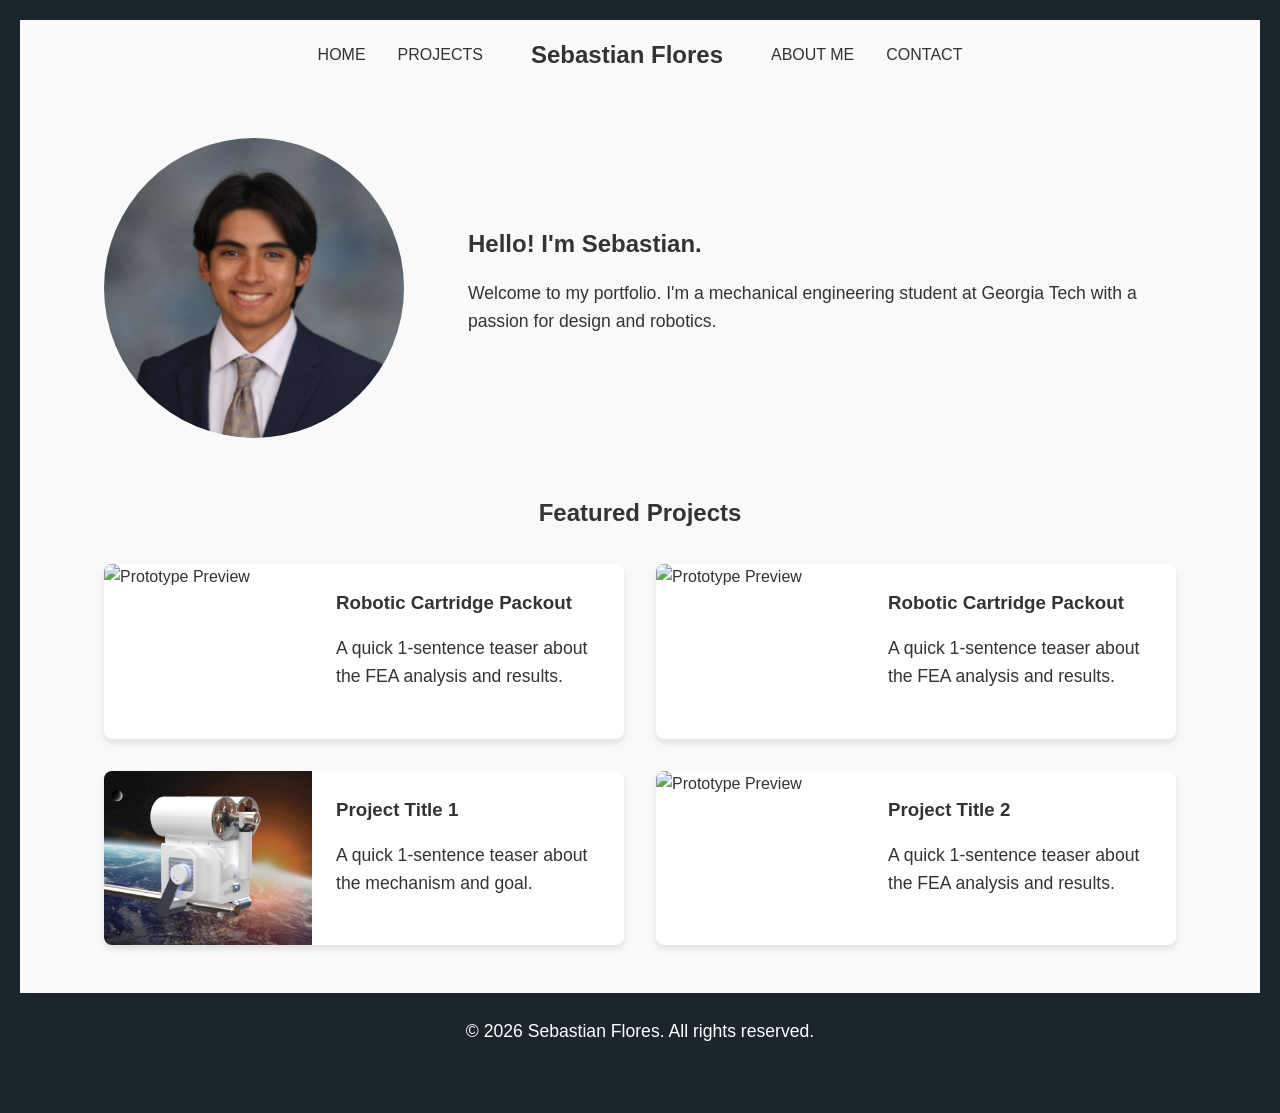
==== index.html @ fdc798fb "Initial Commit" ====
<!DOCTYPE html>
<html lang="en">
<head>
    <meta charset="UTF-8">
    <meta name="viewport" content="width=device-width, initial-scale=1.0">
    <title>Home | Mechanical Engineering Portfolio</title>
    <link rel="stylesheet" href="style.css">
</head>
<body>
    <header>
        <nav>
            <!-- Left Links -->
            <ul class="nav-links">
                <li><a href="index.html">HOME</a></li>
                <li><a href="projects.html">PROJECTS</a></li>
            </ul>

            <!-- Centered Logo / Name -->
            <div class="logo">Sebastian Flores</div>

            <!-- Right Links -->
            <ul class="nav-links">
                <li><a href="about.html">ABOUT ME</a></li>
                <li><a href="contact.html">CONTACT</a></li>
            </ul>
        </nav>
    </header>

    <section class="hero-content">
        <div class="hero-image">
            <!-- We will put a placeholder image here for now -->
            <img src="images/headshot.png" alt="My Headshot">
        </div>
        <div class="hero-text">
            <h1>Hello! I'm Sebastian.</h1>
            <p>Welcome to my portfolio. I'm a mechanical engineering student 
                at Georgia Tech with a passion for design and robotics.
            </p>
        </div>
    </section>

    <section class="page-content">
        <h2 style="text-align: center;">Featured Projects</h2>
        
        <div class="project-grid">
            <!-- Cartridge Packager Preview -->
            <a href="projects.html#Robotic Cartridge Packout" class="project-card">
                <img src="images/project2-thumb.jpg" alt="Prototype Preview" class="project-img">
                <div class="project-info">
                    <h3>Robotic Cartridge Packout</h3>
                    <p>A quick 1-sentence teaser about the FEA analysis and results.</p>
                </div>
            </a>
            
            <!-- Cartridge Packager Preview -->
            <a href="projects.html#Robotic Cartridge Packout" class="project-card">
                <img src="images/project2-thumb.jpg" alt="Prototype Preview" class="project-img">
                <div class="project-info">
                    <h3>Robotic Cartridge Packout</h3>
                    <p>A quick 1-sentence teaser about the FEA analysis and results.</p>
                </div>
            </a>

            <!-- Project 1 Preview -->
            <a href="projects.html#project-1" class="project-card">
                <!-- Add a placeholder or real image here -->
                <img src="images/cosmic-constructors/cc-thumb.png" alt="CAD Render Preview" class="project-img">
                <div class="project-info">
                    <h3>Project Title 1</h3>
                    <p>A quick 1-sentence teaser about the mechanism and goal.</p>
                </div>
            </a>

            <!-- Project 2 Preview -->
            <a href="projects.html#project-2" class="project-card">
                <img src="images/project2-thumb.jpg" alt="Prototype Preview" class="project-img">
                <div class="project-info">
                    <h3>Project Title 2</h3>
                    <p>A quick 1-sentence teaser about the FEA analysis and results.</p>
                </div>
            </a>
        </div>
    </section>

    <footer>
        <p>&copy; 2026 Sebastian Flores. All rights reserved.</p>
    </footer>
</body>
</html>
---- style.css ----
/* 0. GLOBAL VARIABLES */
:root {
    --bg-color: #f9f9f9;        /* Main off-white background */
    --text-color: #333333;      /* Standard dark text */
    --border-color: #1a252c;       /* Dark slate for header/footer */
    --accent-color: #3498db;    /* Engineering blue for buttons/links */
    --hover-color: #2980b9;     /* Darker blue for hover states */
    --max-width: 1200px;
}

/* 1. GLOBAL STYLES (Resets default browser margins and sets the font) */
* {
    margin: 0;
    padding: 0;
    box-sizing: border-box;
}

body {
    font-family: 'Segoe UI', Tahoma, Geneva, Verdana, sans-serif;
    line-height: 1.6;
    color: var(--text-color);
    background-color: var(--bg-color);
    display: flex;
    flex-direction: column;
    min-height: 100vh;
    overflow-y: scroll;

    border: 20px solid var(--border-color);
}

/* 2. NAVIGATION BAR */
header {
    background-color: var(--bg-color); 
    padding: 1rem 0;
    top: 0;
    z-index: 1000;
}

nav {
    display: flex;
    justify-content: center; 
    align-items: center; 
    gap: 3rem; 
    width: 100%;
    max-width: var(--max-width);
    padding: 0 5%; 
    margin: 0 auto;
}

.logo {
    color: var(--nav-color);
    font-size: 1.5rem;
    font-weight: bold;
}

.nav-links {
    list-style: none;
    display: flex;
    gap: 2rem;
}

.nav-links a {
    color: var(--nav-color);
    text-decoration: none;
    font-weight: 500;
    transition: color 0.3s ease;
}

.nav-links a:hover {
    color: var(--accent-color);
}

/* 3. LAYOUT CONTAINERS */
.hero-content, .page-content {
    width: 100%; 
    max-width: var(--max-width);
    margin: 3rem auto; /* Slightly reduced from 4rem for a tighter look across all pages */
    padding: 0 4rem; 
}

.hero-content + .page-content {
    margin-top: 0; /* When page-content comes directly after hero-content, remove the extra top margin */
}

/* Split the hero section into two columns */
.hero-content {
    display: flex;
    align-items: center;    /* Vertically centers the image and text */
    justify-content: center;
    gap: 4rem;              /* Space between the image and text */
}

/* Style the circular headshot */
.hero-image img {
    width: 300px;           /* Controls the size of the circle */
    height: 300px;
    border-radius: 50%;     /* This is the magic rule that makes it a perfect circle */
    object-fit: cover;      /* Prevents your image from stretching/squishing */
}

/* Align text to the left */
.hero-text {
    text-align: left;
}

h1, h2, h3 {
    margin-bottom: 1rem;
    color: var(--nav-color);
}

p {
    margin-bottom: 1.5rem;
    font-size: 1.1rem;
}

/* 4. BUTTONS */
.btn {
    display: inline-block;
    background-color: var(--accent-color);
    color: white; /* Left as standard white */
    padding: 0.8rem 1.5rem;
    text-decoration: none;
    border-radius: 4px;
    font-weight: bold;
    transition: background-color 0.3s ease;
}

.btn:hover {
    background-color: var(--hover-color);
}

/* 5. PROJECT GRID */
.project-grid {
    display: grid;
    grid-template-columns: 1fr 1fr; /* '1fr 1fr' forces exactly two columns of equal fraction */
    gap: 2rem;
    margin-top: 2rem;
}

.project-card {
    background: white; 
    border-radius: 8px;
    overflow: hidden;
    box-shadow: 0 4px 6px rgba(0,0,0,0.1);
    transition: transform 0.3s ease, box-shadow 0.3s ease;
    text-decoration: none;       
    color: var(--text-color);    
    
    /* UPDATED LAYOUT RULES: */
    display: flex;
    flex-direction: row; 
    align-items: stretch; /* Forces the image and text area to be the same height */
}

/* NEW RULE FOR THE IMAGE: */
.project-img {
    width: 40%; /* Image takes up the left 40% of the card */
    object-fit: cover; /* Prevents the image from stretching weirdly */
}

.project-info {
    padding: 1.5rem;
    flex: 1; /* Tells the text to take up the remaining 60% of the space */
}

.project-card:hover {
    transform: translateY(-5px);
}

.project-info {
    padding: 1.5rem;
}

/* 6. LISTS (For About and Contact pages) */
.contact-info {
    list-style: none;
}

.contact-info li {
    margin-bottom: 0.5rem;
    font-size: 1.1rem;
}

/* 7. FOOTER */
footer {
    background-color: var(--border-color);
    color: white; /* Left as standard white */
    text-align: center;
    padding: 1.5rem;
    margin-top: auto;
}

/* 8. RESUME VIEWER */
.resume-viewer {
    width: 100%;
    height: 800px; /* Makes the viewer tall enough for a standard letter-sized page */
    margin-top: 2rem;
    border: 2px solid var(--nav-color);
    border-radius: 8px;
    overflow: hidden; /* Keeps the corners rounded */
}

.resume-viewer iframe {
    width: 100%;
    height: 100%;
    border: none; /* Removes the ugly default browser border */
}

/* 9. MOBILE RESPONSIVENESS */
@media (max-width: 768px) {
    nav {
        flex-direction: column;
        gap: 1rem;
    }
    .nav-links {
        gap: 1.5rem;
    }
    .hero-content {
        flex-direction: column; 
        text-align: center;
        gap: 2rem;
    }
    .hero-text {
        text-align: center; 
    }
    
    /* ADD THIS NEW RULE: */
    .project-grid {
        grid-template-columns: 1fr; /* Forces a single column on small screens */
    }
}
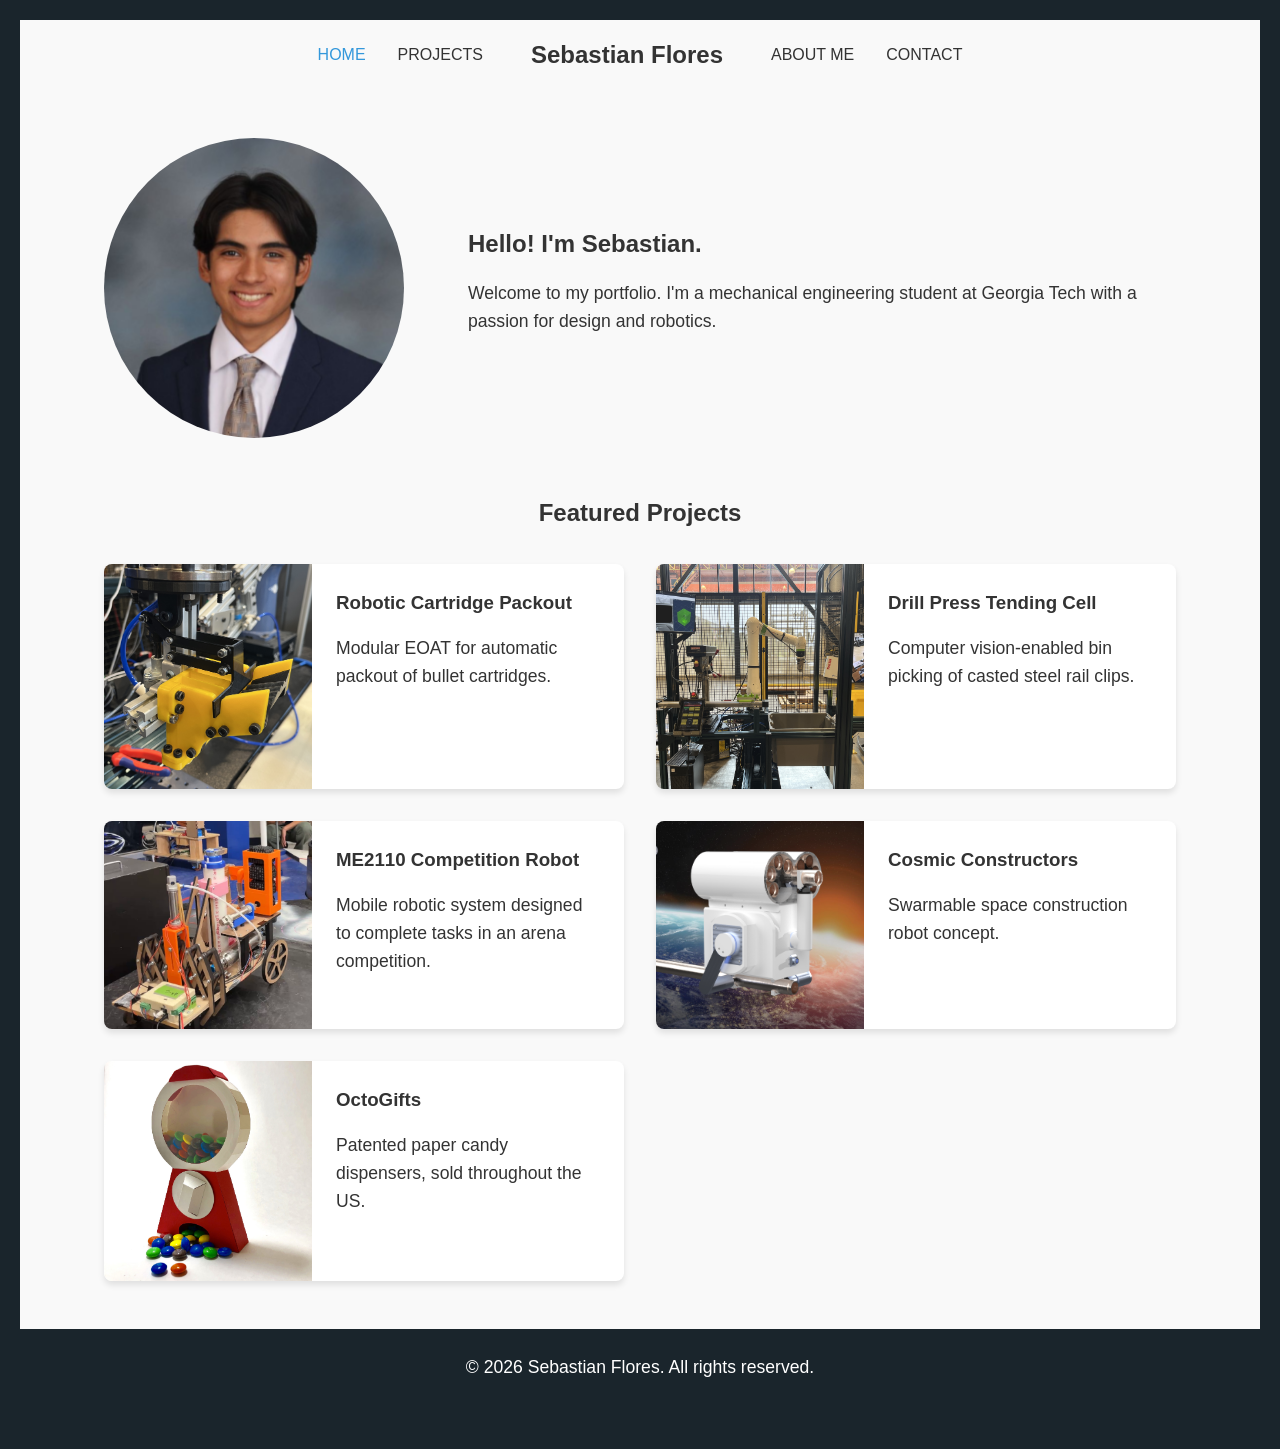
==== commit 567f9cba: "final edits added photos" ====
--- a/index.html
+++ b/index.html
@@ -11,7 +11,7 @@
         <nav>
             <!-- Left Links -->
             <ul class="nav-links">
-                <li><a href="index.html">HOME</a></li>
+                <li><a href="index.html" class="active">HOME</a></li>
                 <li><a href="projects.html">PROJECTS</a></li>
             </ul>
 
@@ -44,39 +44,47 @@
         
         <div class="project-grid">
             <!-- Cartridge Packager Preview -->
-            <a href="projects.html#Robotic Cartridge Packout" class="project-card">
-                <img src="images/project2-thumb.jpg" alt="Prototype Preview" class="project-img">
+            <a href="projects.html#project-1" class="project-card">
+                <img src="images/peterson/thumb.JPG" alt="Prototype Preview" class="project-img">
                 <div class="project-info">
                     <h3>Robotic Cartridge Packout</h3>
-                    <p>A quick 1-sentence teaser about the FEA analysis and results.</p>
+                    <p>Modular EOAT for automatic packout of bullet cartridges.</p>
                 </div>
             </a>
             
-            <!-- Cartridge Packager Preview -->
-            <a href="projects.html#Robotic Cartridge Packout" class="project-card">
-                <img src="images/project2-thumb.jpg" alt="Prototype Preview" class="project-img">
+            <!-- Drill Press Tending Robot Preview -->
+            <a href="projects.html#project-2" class="project-card">
+                <img src="images/molyneux/thumb.JPG" alt="Prototype Preview" class="project-img">
                 <div class="project-info">
-                    <h3>Robotic Cartridge Packout</h3>
-                    <p>A quick 1-sentence teaser about the FEA analysis and results.</p>
+                    <h3>Drill Press Tending Cell</h3>
+                    <p>Computer vision-enabled bin picking of casted steel rail clips.</p>
                 </div>
             </a>
 
-            <!-- Project 1 Preview -->
-            <a href="projects.html#project-1" class="project-card">
-                <!-- Add a placeholder or real image here -->
-                <img src="images/cosmic-constructors/cc-thumb.png" alt="CAD Render Preview" class="project-img">
+            <!-- ME2110 Robot Preview -->
+            <a href="projects.html#project-3" class="project-card">
+                <img src="images/me2110/thumb.jpg" alt="Prototype Preview" class="project-img">
                 <div class="project-info">
-                    <h3>Project Title 1</h3>
-                    <p>A quick 1-sentence teaser about the mechanism and goal.</p>
+                    <h3>ME2110 Competition Robot</h3>
+                    <p>Mobile robotic system designed to complete tasks in an arena competition.</p>
                 </div>
             </a>
 
-            <!-- Project 2 Preview -->
-            <a href="projects.html#project-2" class="project-card">
-                <img src="images/project2-thumb.jpg" alt="Prototype Preview" class="project-img">
+            <!-- Cosmic Constructors Preview -->
+            <a href="projects.html#project-4" class="project-card">
+                <img src="images/cosmic-constructors/thumb.png" alt="Prototype Preview" class="project-img">
                 <div class="project-info">
-                    <h3>Project Title 2</h3>
-                    <p>A quick 1-sentence teaser about the FEA analysis and results.</p>
+                    <h3>Cosmic Constructors</h3>
+                    <p>Swarmable space construction robot concept.</p>
+                </div>
+            </a>
+
+            <!-- OctoGifts Preview -->
+            <a href="projects.html#project-5" class="project-card">
+                <img src="images/octogifts/thumb.jpg" alt="Prototype Preview" class="project-img">
+                <div class="project-info">
+                    <h3>OctoGifts</h3>
+                    <p>Patented paper candy dispensers, sold throughout the US.</p>
                 </div>
             </a>
         </div>
--- a/style.css
+++ b/style.css
@@ -34,6 +34,7 @@
     padding: 1rem 0;
     top: 0;
     z-index: 1000;
+    position: sticky;
 }
 
 nav {
@@ -68,6 +69,10 @@
 
 .nav-links a:hover {
     color: var(--accent-color);
+}
+
+nav a.active {
+    color: var(--accent-color)
 }
 
 /* 3. LAYOUT CONTAINERS */
@@ -206,7 +211,88 @@
     border: none; /* Removes the ugly default browser border */
 }
 
-/* 9. MOBILE RESPONSIVENESS */
+/* 9. MEDIA GALLERY (Multi-Row Justified) */
+.media-gallery {
+    display: flex;
+    flex-direction: column; /* Stacks the individual rows vertically */
+    gap: 1.5rem;
+    margin-top: 2rem;
+}
+
+.media-row {
+    display: flex;
+    flex-direction: row; 
+    flex-wrap: nowrap; /* Forces them to stay on the same line */
+    gap: 1.5rem;
+    align-items: stretch;
+}
+
+.media-item {
+    /* ADD THIS LINE to prevent large images from breaking your math: */
+    min-width: 0; 
+    
+    display: flex;
+    flex-direction: column;
+    margin: 0;
+    background: white;
+    border-radius: 8px;
+    overflow: hidden;
+    border: 1px solid #eaeaea;
+}
+
+.media-item img, 
+.media-item video {
+    width: 100%;
+    height: 100%;
+    min-height: 100px; /* Prevents the images from squishing too small */
+    object-fit: cover;
+    background-color: white; 
+    display: block;
+}
+
+.media-item figcaption {
+    padding: 1rem;
+    font-size: 0.9rem;
+    color: var(--text-color);
+    text-align: center;
+    border-top: 1px solid #eaeaea;
+    flex-shrink: 0; /* Prevents the text area from collapsing */
+}
+
+/* PROJECT DETAILS TYPOGRAPHY FIXES */
+
+/* 1. Fix the bullet point alignment and spacing */
+.project-detail ul {
+    padding-left: 2rem;       /* Pulls the bullets inwards so they align perfectly under the text */
+    margin-top: -1rem;        /* Pulls the bullet list UP to remove the awkward gap below 'Contributions' */
+    margin-bottom: 1.5rem;    /* Pushes the 'Tools Used' line DOWN to create a gap */
+}
+
+/* 2. Add breathing room between individual bullet points */
+.project-detail li {
+    margin-bottom: 0.5rem;    
+}
+
+/* 3. Style the horizontal separating line */
+.project-detail + hr {
+    border: 0;
+    border-top: 2px solid #ddd;  /* Creates a subtle light-gray line */
+    margin: 4rem 0;              /* Adds massive whitespace above and below the line to clearly separate projects */
+}
+
+/* PROJECT DATE STYLING */
+.project-detail h3 {
+    margin-bottom: 0.2rem; /* Removes the large default gap under the title */
+}
+
+.project-date {
+    font-style: italic;
+    color: #555; /* Slightly lighter gray to differentiate it from the body text */
+    margin-top: 0; /* Ensures it sits right against the title */
+    margin-bottom: 1.5rem; /* Restores the space before the 'Project Overview' section */
+}
+
+/* 10. MOBILE RESPONSIVENESS */
 @media (max-width: 768px) {
     nav {
         flex-direction: column;
@@ -228,4 +314,9 @@
     .project-grid {
         grid-template-columns: 1fr; /* Forces a single column on small screens */
     }
+
+    /* Add this inside your existing mobile @media block */
+    .media-row {
+        flex-direction: column;
+    }
 }
